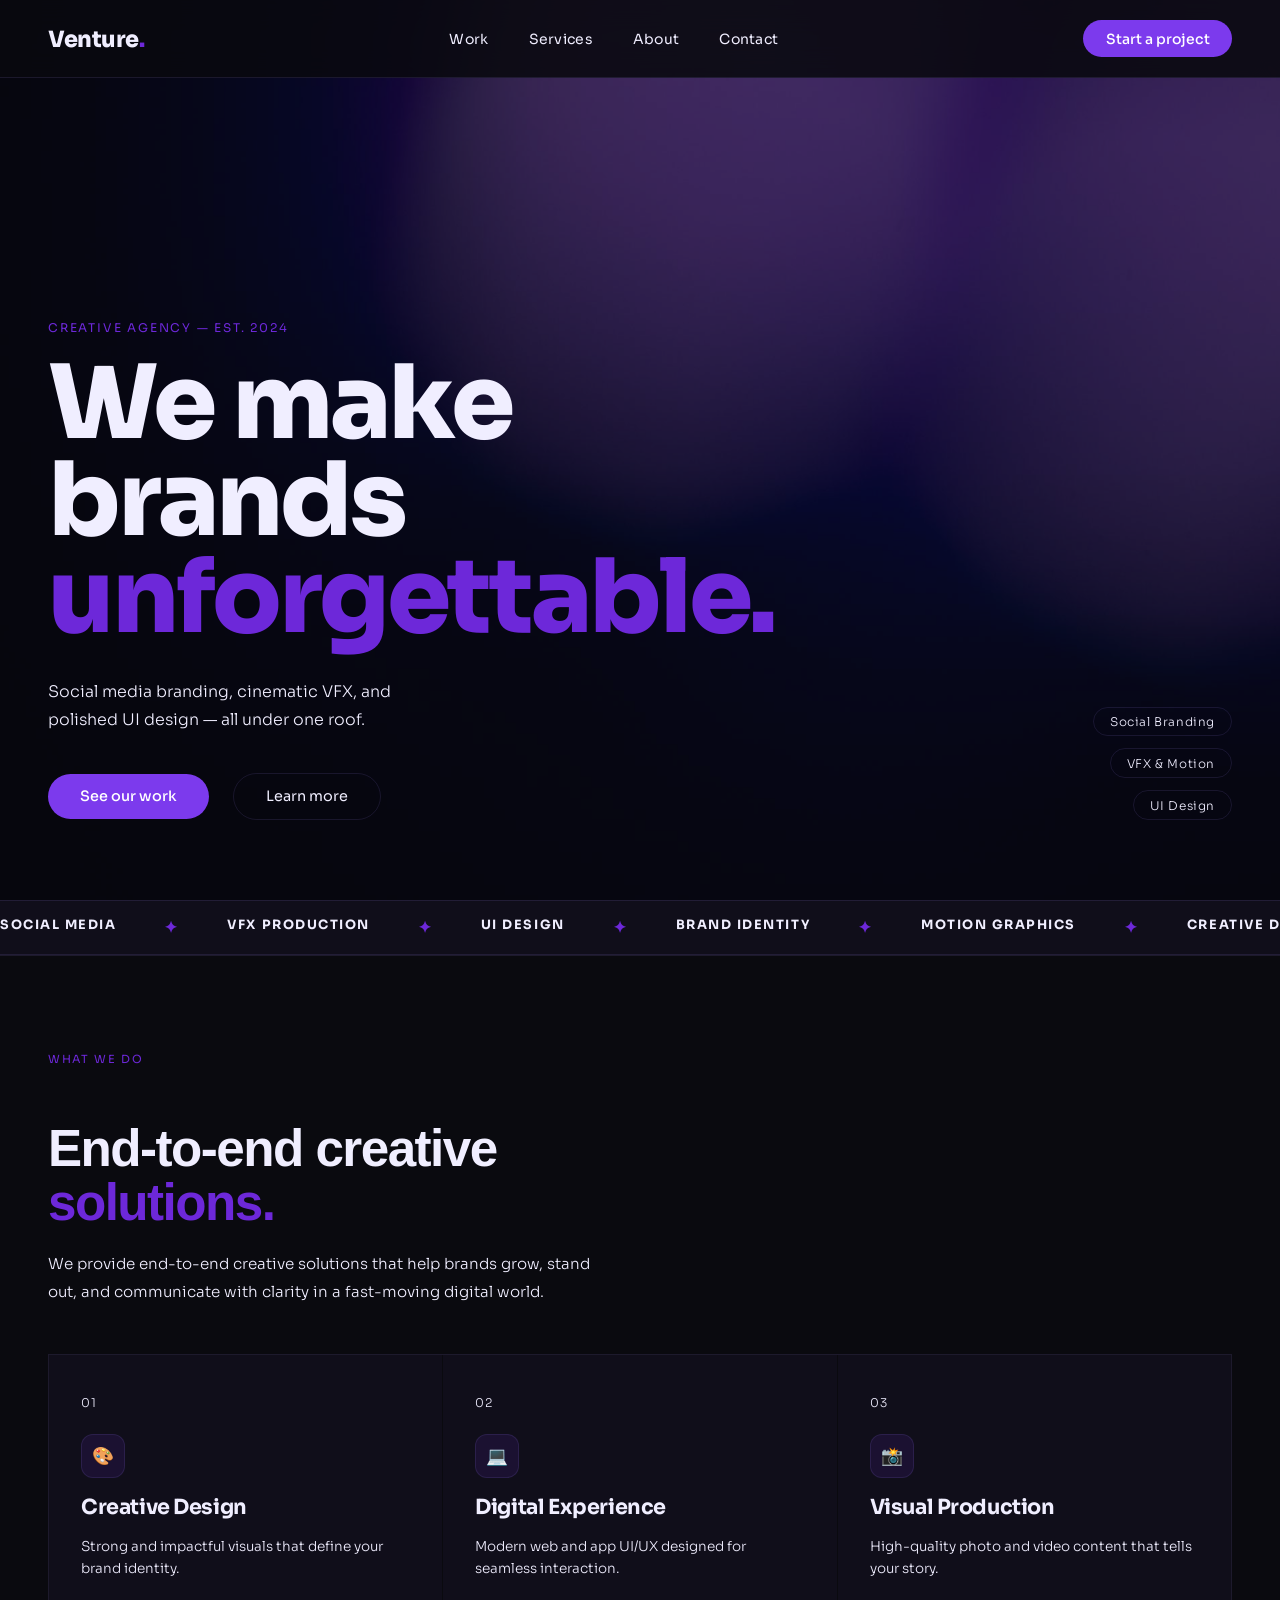
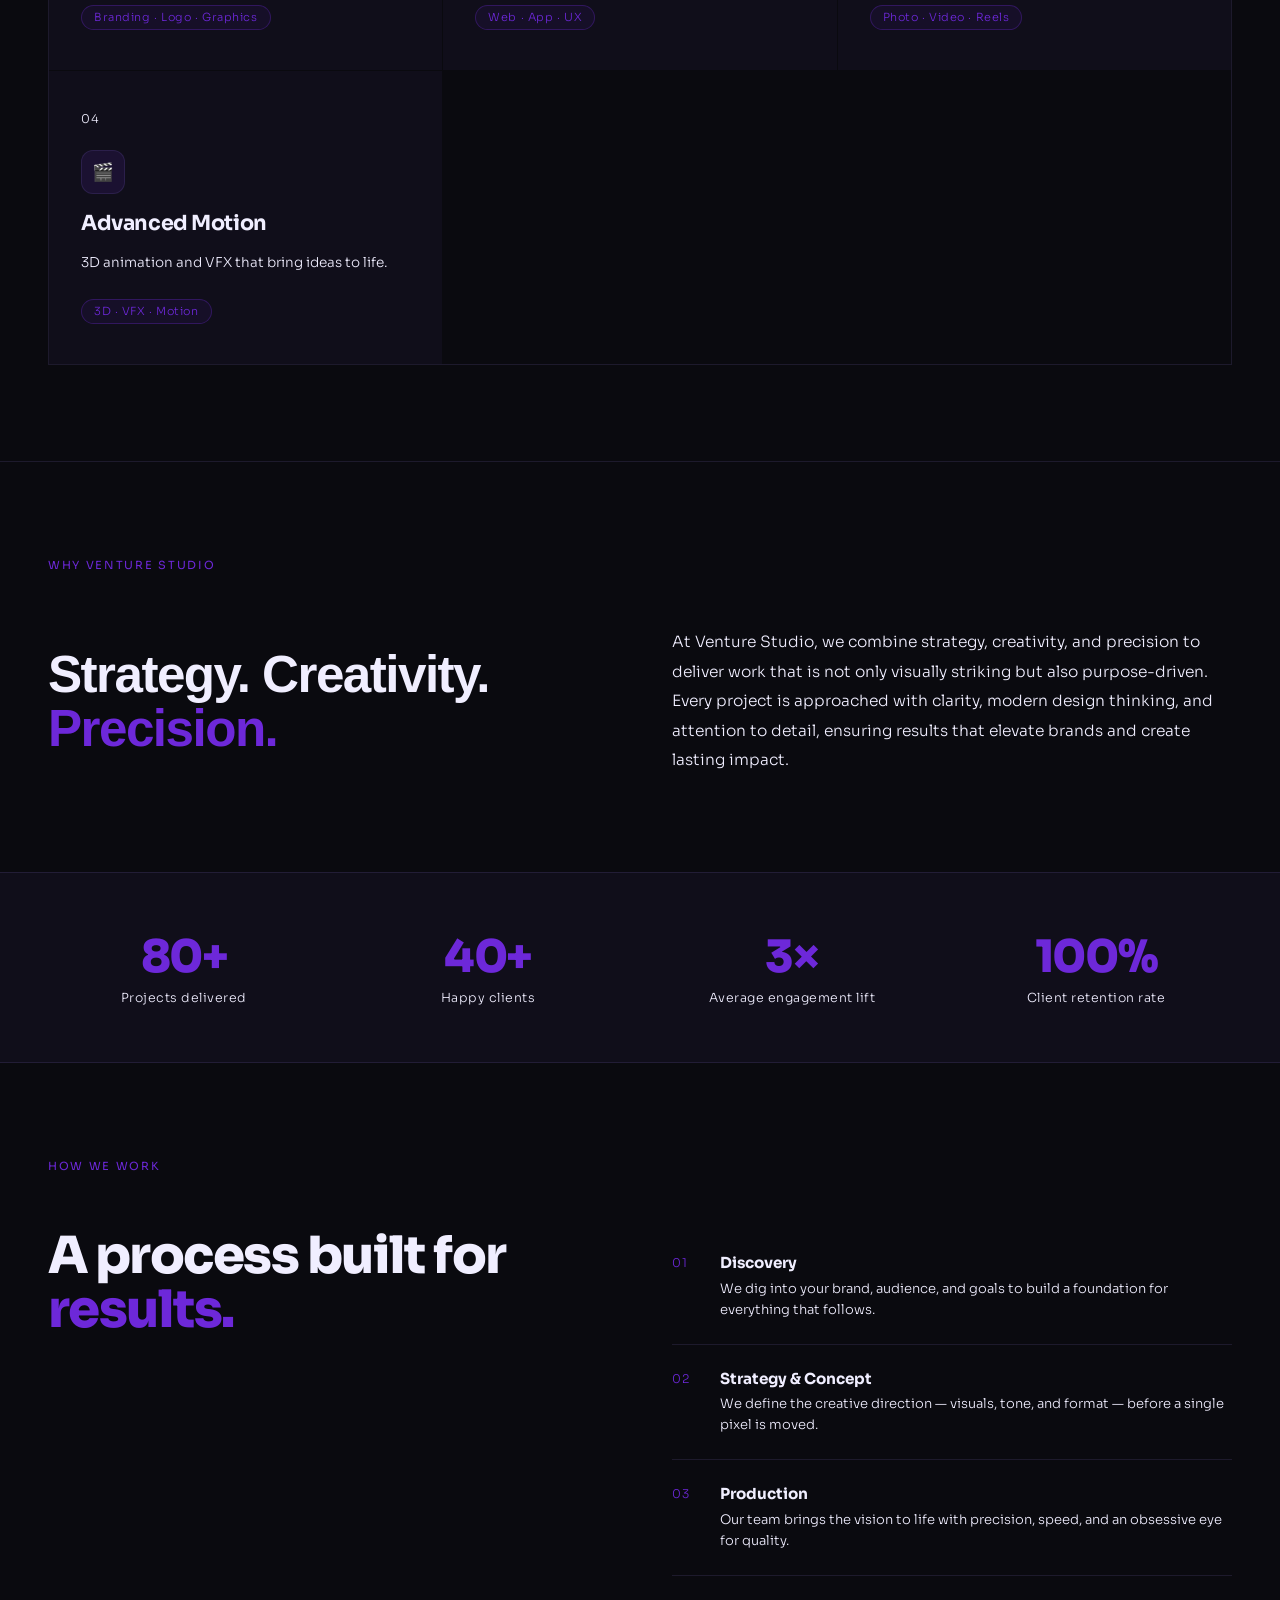
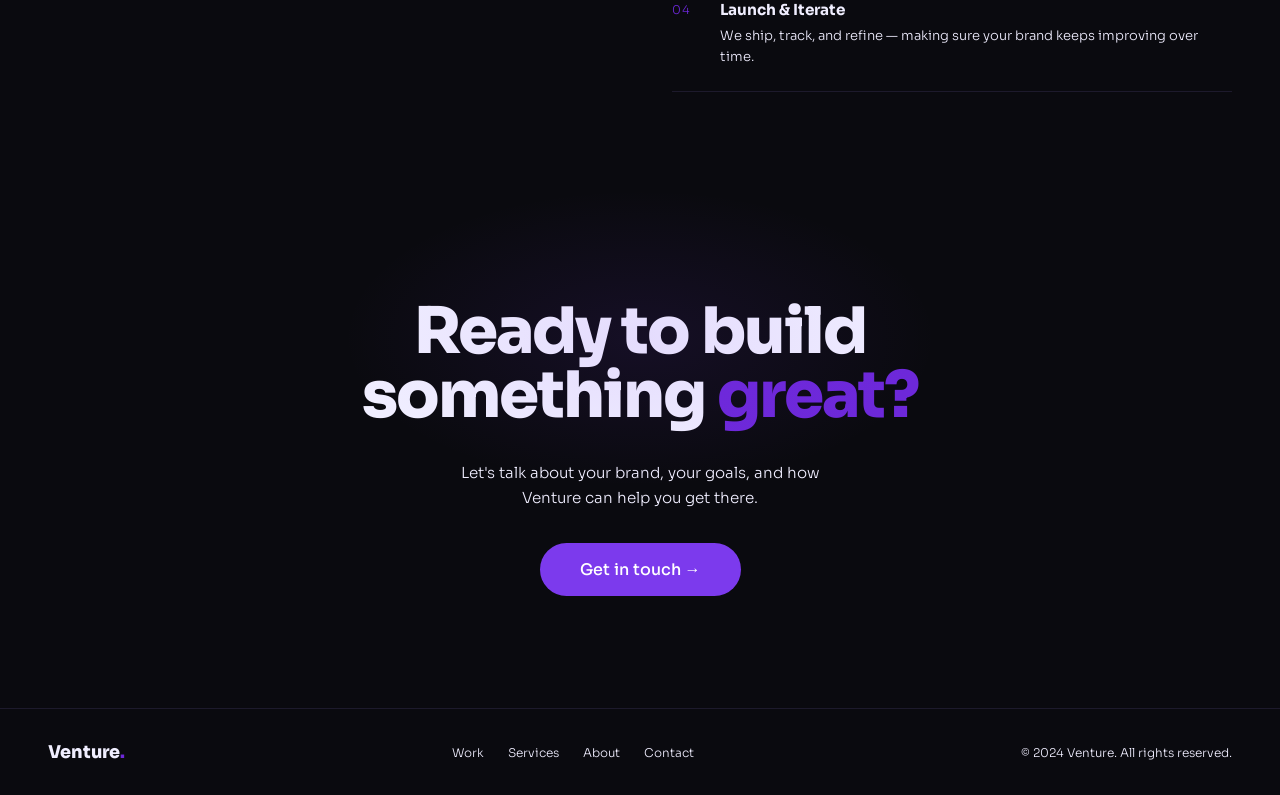
==== index.html @ 70b8d491 "Add files via upload" ====
<!DOCTYPE html>
<html lang="en">
<head>
  <meta charset="UTF-8" />
  <meta name="viewport" content="width=device-width, initial-scale=1.0" />
  <title>Venture — Creative Agency</title>
  <link href="https://fonts.googleapis.com/css2?family=Sora:wght@100..800&display=swap" rel="stylesheet" />
  <link rel="stylesheet" href="styles.css" />
</head>
<body>

  <!-- NAV -->
  <nav>
    <a class="nav-logo" href="index.html">Venture<span>.</span></a>
    <ul class="nav-links">
      <li><a href="index.html">Work</a></li>
      <li><a href="services.html">Services</a></li>
      <li><a href="#">About</a></li>
      <li><a href="contact.html">Contact</a></li>
    </ul>
    <a href="contact.html" class="nav-cta" style="text-decoration:none;">Start a project</a>
  </nav>

  <!-- HERO -->
  <section class="hero">
    <img src="hero-bg.jpg" class="hero-geo" alt="" />
    <p class="hero-eyebrow fade-up">Creative agency — est. 2024</p>
    <h1 class="hero-headline fade-up">We make brands <em>unforgettable.</em></h1>
    <p class="hero-sub fade-up">Social media branding, cinematic VFX, and polished UI design — all under one roof.</p>
    <div class="hero-actions fade-up">
      <button class="btn-primary">See our work</button>
      <button class="btn-ghost">Learn more</button>
    </div>
    <div class="hero-ticker">
      <div class="ticker-item">Social Branding</div>
      <div class="ticker-item">VFX &amp; Motion</div>
      <div class="ticker-item">UI Design</div>
    </div>
  </section>

  <!-- MARQUEE -->
  <div class="marquee-wrap">
    <div class="marquee-track">
      <span>Social Media</span><span class="dot">✦</span>
      <span>VFX Production</span><span class="dot">✦</span>
      <span>UI Design</span><span class="dot">✦</span>
      <span>Brand Identity</span><span class="dot">✦</span>
      <span>Motion Graphics</span><span class="dot">✦</span>
      <span>Creative Direction</span><span class="dot">✦</span>
      <span>Social Media</span><span class="dot">✦</span>
      <span>VFX Production</span><span class="dot">✦</span>
      <span>UI Design</span><span class="dot">✦</span>
      <span>Brand Identity</span><span class="dot">✦</span>
      <span>Motion Graphics</span><span class="dot">✦</span>
      <span>Creative Direction</span><span class="dot">✦</span>
    </div>
  </div>

  <!-- WHAT WE DO -->
<section class="section" style="border-top: 1px solid var(--border);">
  <p class="section-label">What we do</p>
  <div style="margin-bottom: 3rem;">
    <h2 style="font-family:'Syne',sans-serif; font-size:clamp(2rem,4vw,3.2rem); font-weight:800; letter-spacing:-0.03em; line-height:1.05; max-width:600px;">
      End-to-end creative <span style="color:var(--glow);">solutions.</span>
    </h2>
    <p style="font-size:0.95rem; color:var(--muted); line-height:1.85; max-width:560px; margin-top:1.25rem;">
      We provide end-to-end creative solutions that help brands grow, stand out, and communicate with clarity in a fast-moving digital world.
    </p>
  </div>
  <div class="services-grid">
    <div class="service-card">
      <span class="service-num">01</span>
      <div class="service-icon">🎨</div>
      <h3 class="service-title">Creative Design</h3>
      <p class="service-desc">Strong and impactful visuals that define your brand identity.</p>
      <span class="service-tag">Branding · Logo · Graphics</span>
    </div>
    <div class="service-card">
      <span class="service-num">02</span>
      <div class="service-icon">💻</div>
      <h3 class="service-title">Digital Experience</h3>
      <p class="service-desc">Modern web and app UI/UX designed for seamless interaction.</p>
      <span class="service-tag">Web · App · UX</span>
    </div>
    <div class="service-card">
      <span class="service-num">03</span>
      <div class="service-icon">📸</div>
      <h3 class="service-title">Visual Production</h3>
      <p class="service-desc">High-quality photo and video content that tells your story.</p>
      <span class="service-tag">Photo · Video · Reels</span>
    </div>
    <div class="service-card">
      <span class="service-num">04</span>
      <div class="service-icon">🎬</div>
      <h3 class="service-title">Advanced Motion</h3>
      <p class="service-desc">3D animation and VFX that bring ideas to life.</p>
      <span class="service-tag">3D · VFX · Motion</span>
    </div>
  </div>
</section>

<!-- WHY VENTURE STUDIO -->
<section class="section" style="border-top: 1px solid var(--border);">
  <p class="section-label">Why Venture Studio</p>
  <div style="display:grid; grid-template-columns:1fr 1fr; gap:4rem; align-items:center;">

    <h2 style="font-family:'Syne',sans-serif; font-size:clamp(2rem,4vw,3.2rem); font-weight:800; letter-spacing:-0.03em; line-height:1.05;">
      Strategy. Creativity. <span style="color:var(--glow);">Precision.</span>
    </h2>

    <p style="font-size:0.97rem; color:var(--muted); line-height:1.9;">
      At Venture Studio, we combine strategy, creativity, and precision to deliver work that is not only visually striking but also purpose-driven. Every project is approached with clarity, modern design thinking, and attention to detail, ensuring results that elevate brands and create lasting impact.
    </p>

  </div>
</section>

  <!-- STATS -->
  <div class="stats-band">
    <div class="stat">
      <div class="stat-val">80+</div>
      <p class="stat-label">Projects delivered</p>
    </div>
    <div class="stat">
      <div class="stat-val">40+</div>
      <p class="stat-label">Happy clients</p>
    </div>
    <div class="stat">
      <div class="stat-val">3×</div>
      <p class="stat-label">Average engagement lift</p>
    </div>
    <div class="stat">
      <div class="stat-val">100%</div>
      <p class="stat-label">Client retention rate</p>
    </div>
  </div>

  <!-- PROCESS -->
  <section class="section">
    <p class="section-label">How we work</p>
    <div class="process-row">
      <div>
        <h2 class="process-heading">A process built for <em>results.</em></h2>
      </div>
      <div class="process-steps">
        <div class="process-step">
          <span class="step-num">01</span>
          <div class="step-content">
            <h4>Discovery</h4>
            <p>We dig into your brand, audience, and goals to build a foundation for everything that follows.</p>
          </div>
        </div>
        <div class="process-step">
          <span class="step-num">02</span>
          <div class="step-content">
            <h4>Strategy &amp; Concept</h4>
            <p>We define the creative direction — visuals, tone, and format — before a single pixel is moved.</p>
          </div>
        </div>
        <div class="process-step">
          <span class="step-num">03</span>
          <div class="step-content">
            <h4>Production</h4>
            <p>Our team brings the vision to life with precision, speed, and an obsessive eye for quality.</p>
          </div>
        </div>
        <div class="process-step">
          <span class="step-num">04</span>
          <div class="step-content">
            <h4>Launch &amp; Iterate</h4>
            <p>We ship, track, and refine — making sure your brand keeps improving over time.</p>
          </div>
        </div>
      </div>
    </div>
  </section>

  <!-- CTA -->
  <section class="cta-section">
    <h2 class="cta-heading">Ready to build something <em>great?</em></h2>
    <p class="cta-sub">Let's talk about your brand, your goals, and how Venture can help you get there.</p>
    <a href="contact.html" class="btn-primary" style="font-size:1rem; padding: 1rem 2.5rem; text-decoration:none;">Get in touch →</a>
  </section>

  <!-- FOOTER -->
  <footer>
    <div class="footer-logo">Venture<span>.</span></div>
    <div class="footer-links">
      <a href="#">Work</a>
      <a href="#">Services</a>
      <a href="#">About</a>
      <a href="#">Contact</a>
    </div>
    <p class="footer-copy">© 2024 Venture. All rights reserved.</p>
  </footer>

</body>
</html>
---- styles.css ----
/* =========================================
   Venture — Creative Agency
   styles.css
   ========================================= */

*, *::before, *::after {
  box-sizing: border-box;
  margin: 0;
  padding: 0;
}

:root {
  --black: #0A0A0F;
  --white: #F0EEFF;
  --purple: #6D28D9;
  --violet: #7C3AED;
  --glow: #6D28D9;
  --muted:#F0EEFF;
  --card-bg: #100E1A;
  --border: rgba(167, 139, 250, 0.12);
}

html {
  scroll-behavior: smooth;
}

body {
  background: var(--black);
  color: var(--white);
  font-family: 'Sora', sans-serif;
  font-weight: 300;
  overflow-x: hidden;
}

/* ── NAV ── */
nav {
  position: fixed;
  top: 0; left: 0; right: 0;
  z-index: 100;
  display: flex;
  align-items: center;
  justify-content: space-between;
  padding: 1.25rem 3rem;
  border-bottom: 1px solid var(--border);
  background: rgba(10, 10, 15, 0.88);
  backdrop-filter: blur(14px);
}

.nav-logo {
  font-family: 'Sora', sans-serif;
  font-weight: 800;
  font-size: 1.4rem;
  letter-spacing: -0.02em;
  color: var(--white);
  text-decoration: none;
}

.nav-logo span {
  color: var(--glow);
}

.nav-links {
  display: flex;
  gap: 2.5rem;
  list-style: none;
}

.nav-links a {
  color: var(--muted);
  text-decoration: none;
  font-size: 0.875rem;
  font-weight: 400;
  letter-spacing: 0.02em;
  transition: color 0.2s;
}

.nav-links a:hover {
  color: var(--white);
}

.nav-cta {
  background: var(--violet);
  color: #fff;
  border: none;
  padding: 0.6rem 1.4rem;
  border-radius: 100px;
  font-family: 'Sora', sans-serif;
  font-weight: 500;
  font-size: 0.875rem;
  cursor: pointer;
  transition: opacity 0.2s, transform 0.15s;
}

.nav-cta:hover {
  opacity: 0.88;
  transform: scale(0.98);
}

/* ── HERO ── */
.hero {
  min-height: 100vh;
  display: flex;
  flex-direction: column;
  justify-content: flex-end;
  padding: 0 3rem 5rem;
  position: relative;
  overflow: hidden;
}

.hero-geo {
  position: absolute;
  inset: 0;
  width: 100%;
  height: 100%;
  object-fit: cover;
  object-position: center;
  opacity: 0.4;
  z-index: 0;
}

.hero-eyebrow {
  font-size: 0.75rem;
  letter-spacing: 0.15em;
  text-transform: uppercase;
  color: var(--glow);
  margin-bottom: 1.25rem;
  font-weight: 400;
}

.hero-headline {
  font-family: 'Sora', sans-serif;
  font-size: clamp(3.5rem, 8vw, 7.5rem);
  font-weight: 800;
  line-height: 0.95;
  letter-spacing: -0.03em;
  max-width: 820px;
  margin-bottom: 2rem;
}

.hero-headline em {
  font-style: normal;
  color: var(--glow);
}

.hero-sub {
  color: var(--muted);
  font-size: 1rem;
  max-width: 360px;
  line-height: 1.7;
  margin-bottom: 2.5rem;
}

.hero-actions {
  display: flex;
  align-items: center;
  gap: 1.5rem;
}

.hero-ticker {
  position: absolute;
  right: 3rem;
  bottom: 5rem;
  display: flex;
  flex-direction: column;
  gap: 0.75rem;
  align-items: flex-end;
}

.ticker-item {
  border: 1px solid var(--border);
  border-radius: 100px;
  padding: 0.4rem 1rem;
  font-size: 0.75rem;
  color: var(--muted);
  letter-spacing: 0.05em;
  white-space: nowrap;
  animation: fadeSlide 0.6s ease both;
}

.ticker-item:nth-child(1) { animation-delay: 0.2s; }
.ticker-item:nth-child(2) { animation-delay: 0.35s; }
.ticker-item:nth-child(3) { animation-delay: 0.5s; }

@keyframes fadeSlide {
  from { opacity: 0; transform: translateX(12px); }
  to   { opacity: 1; transform: translateX(0); }
}

/* ── BUTTONS ── */
.btn-primary {
  background: var(--violet);
  color: #fff;
  border: none;
  padding: 0.85rem 2rem;
  border-radius: 100px;
  font-family: 'Sora', sans-serif;
  font-weight: 500;
  font-size: 0.9rem;
  cursor: pointer;
  transition: opacity 0.2s, transform 0.15s;
}

.btn-primary:hover {
  opacity: 0.88;
  transform: scale(0.98);
}

.btn-ghost {
  background: none;
  color: var(--white);
  border: 1px solid var(--border);
  padding: 0.85rem 2rem;
  border-radius: 100px;
  font-family: 'Sora', sans-serif;
  font-weight: 400;
  font-size: 0.9rem;
  cursor: pointer;
  transition: border-color 0.2s, transform 0.15s;
}

.btn-ghost:hover {
  border-color: rgba(167, 139, 250, 0.4);
  transform: scale(0.98);
}

/* ── MARQUEE ── */
.marquee-wrap {
  overflow: hidden;
  border-top: 1px solid var(--border);
  border-bottom: 1px solid var(--border);
  padding: 1rem 0;
  background: var(--card-bg);
}

.marquee-track {
  display: flex;
  gap: 3rem;
  animation: marquee 18s linear infinite;
  white-space: nowrap;
}

.marquee-track span {
  font-family: 'Sora', sans-serif;
  font-size: 0.8rem;
  font-weight: 700;
  letter-spacing: 0.12em;
  text-transform: uppercase;
  color: var(--muted);
}

.marquee-track span.dot {
  color: var(--glow);
  font-size: 1rem;
}

@keyframes marquee {
  from { transform: translateX(0); }
  to   { transform: translateX(-50%); }
}

/* ── SECTIONS ── */
.section {
  padding: 6rem 3rem;
}

.section-label {
  font-size: 0.7rem;
  letter-spacing: 0.15em;
  text-transform: uppercase;
  color: var(--glow);
  margin-bottom: 3.5rem;
  font-weight: 400;
}

/* ── SERVICES ── */
.services-grid {
  display: grid;
  grid-template-columns: repeat(3, 1fr);
  gap: 1px;
  border: 1px solid var(--border);
}

.service-card {
  background: var(--card-bg);
  padding: 2.5rem 2rem;
  display: flex;
  flex-direction: column;
  gap: 1rem;
  transition: background 0.2s;
  cursor: default;
}

.service-card:hover {
  background: #160f2a;
}

.service-num {
  font-family: 'Sora', sans-serif;
  font-size: 0.75rem;
  color: var(--muted);
  letter-spacing: 0.08em;
}

.service-icon {
  width: 44px;
  height: 44px;
  border: 1px solid var(--border);
  border-radius: 12px;
  display: flex;
  align-items: center;
  justify-content: center;
  font-size: 1.1rem;
  margin-top: 0.5rem;
  background: rgba(109, 40, 217, 0.12);
}

.service-title {
  font-family: 'Sora', sans-serif;
  font-size: 1.3rem;
  font-weight: 700;
  letter-spacing: -0.02em;
  margin-top: auto;
}

.service-desc {
  font-size: 0.85rem;
  color: var(--muted);
  line-height: 1.65;
}

.service-tag {
  display: inline-block;
  margin-top: 0.5rem;
  border: 1px solid rgba(109, 40, 217, 0.3);
  border-radius: 100px;
  padding: 0.3rem 0.75rem;
  font-size: 0.7rem;
  letter-spacing: 0.05em;
  color: var(--glow);
  align-self: flex-start;
  background: rgba(109, 40, 217, 0.08);
}

/* ── STATS ── */
.stats-band {
  background: var(--card-bg);
  border-top: 1px solid var(--border);
  border-bottom: 1px solid var(--border);
  padding: 3.5rem 3rem;
  display: grid;
  grid-template-columns: repeat(4, 1fr);
  gap: 2rem;
}

.stat {
  text-align: center;
}

.stat-val {
  font-family: 'Sora', sans-serif;
  font-size: 2.8rem;
  font-weight: 800;
  letter-spacing: -0.03em;
  color: var(--glow);
}

.stat-label {
  font-size: 0.78rem;
  color: var(--muted);
  margin-top: 0.35rem;
  letter-spacing: 0.04em;
}

/* ── PROCESS ── */
.process-row {
  display: grid;
  grid-template-columns: 1fr 1fr;
  gap: 4rem;
  align-items: start;
  margin-top: 3rem;
}

.process-heading {
  font-family: 'Sora', sans-serif;
  font-size: clamp(2rem, 4vw, 3.5rem);
  font-weight: 800;
  letter-spacing: -0.03em;
  line-height: 1.05;
}

.process-heading em {
  font-style: normal;
  color: var(--glow);
}

.process-steps {
  display: flex;
  flex-direction: column;
}

.process-step {
  display: flex;
  gap: 1.5rem;
  padding: 1.5rem 0;
  border-bottom: 1px solid var(--border);
}

.step-num {
  font-family: 'Sora', sans-serif;
  font-size: 0.75rem;
  color: var(--glow);
  letter-spacing: 0.08em;
  margin-top: 2px;
  flex-shrink: 0;
  width: 24px;
}

.step-content h4 {
  font-family: 'Sora', sans-serif;
  font-size: 0.95rem;
  font-weight: 700;
  margin-bottom: 0.35rem;
}

.step-content p {
  font-size: 0.82rem;
  color: var(--muted);
  line-height: 1.6;
}

/* ── CTA ── */
.cta-section {
  padding: 7rem 3rem;
  text-align: center;
  display: flex;
  flex-direction: column;
  align-items: center;
  gap: 2rem;
  position: relative;
  overflow: hidden;
}

.cta-section::before {
  content: '';
  position: absolute;
  top: 0; left: 50%;
  transform: translateX(-50%);
  width: 600px; height: 300px;
  background: radial-gradient(ellipse, rgba(124, 58, 237, 0.1) 0%, transparent 70%);
  pointer-events: none;
}

.cta-heading {
  font-family: 'Sora', sans-serif;
  font-size: clamp(2.5rem, 5vw, 4.5rem);
  font-weight: 800;
  letter-spacing: -0.03em;
  line-height: 1;
  max-width: 600px;
}

.cta-heading em {
  font-style: normal;
  color: var(--glow);
}

.cta-sub {
  color: var(--muted);
  font-size: 0.95rem;
  max-width: 380px;
  line-height: 1.7;
}

/* ── FOOTER ── */
footer {
  border-top: 1px solid var(--border);
  padding: 2rem 3rem;
  display: flex;
  align-items: center;
  justify-content: space-between;
}

.footer-logo {
  font-family: 'Sora', sans-serif;
  font-weight: 800;
  font-size: 1.1rem;
  color: var(--white);
}

.footer-logo span {
  color: var(--glow);
}

.footer-copy {
  font-size: 0.75rem;
  color: var(--muted);
}

.footer-links {
  display: flex;
  gap: 1.5rem;
}

.footer-links a {
  font-size: 0.75rem;
  color: var(--muted);
  text-decoration: none;
  transition: color 0.2s;
}

.footer-links a:hover {
  color: var(--white);
}

/* ── ANIMATIONS ── */
.fade-up {
  opacity: 0;
  transform: translateY(24px);
  animation: fadeUp 0.7s ease both;
}

.fade-up:nth-child(1) { animation-delay: 0.1s; }
.fade-up:nth-child(2) { animation-delay: 0.22s; }
.fade-up:nth-child(3) { animation-delay: 0.34s; }
.fade-up:nth-child(4) { animation-delay: 0.46s; }

@keyframes fadeUp {
  to { opacity: 1; transform: translateY(0); }
}
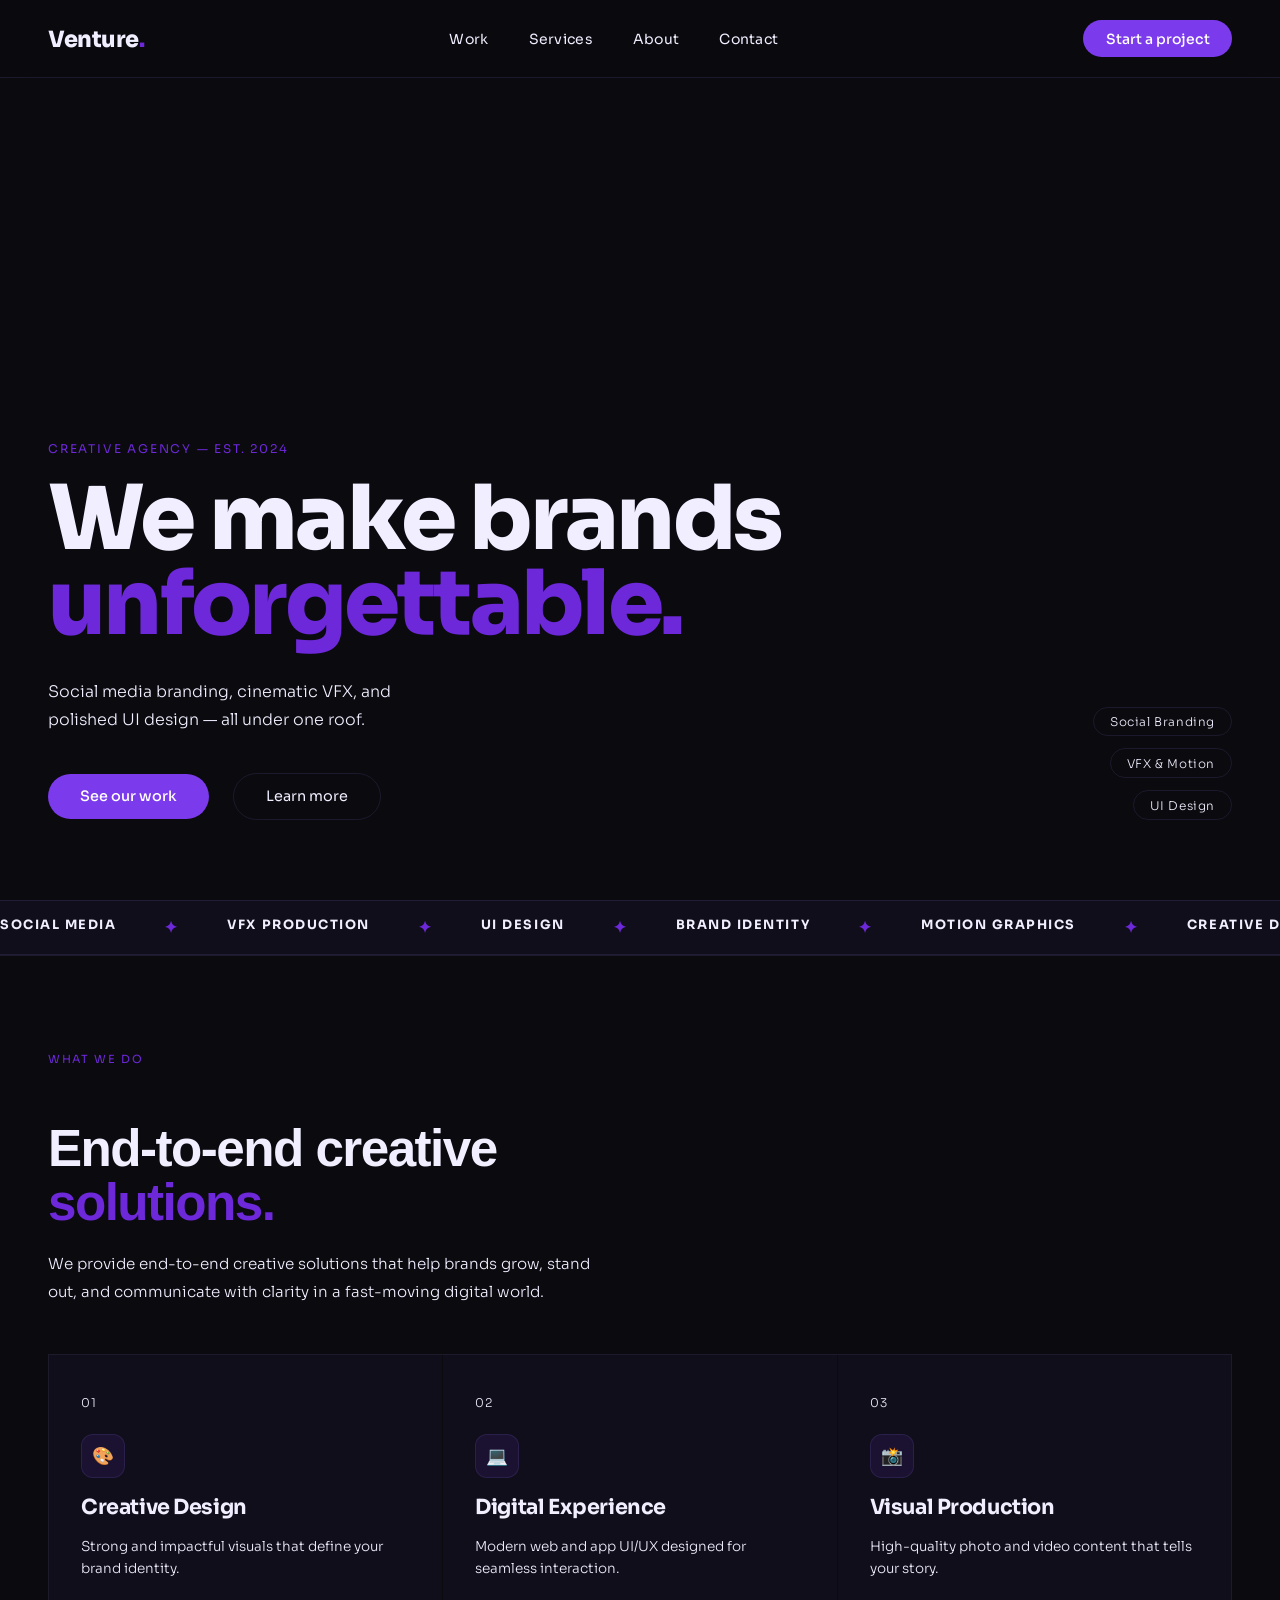
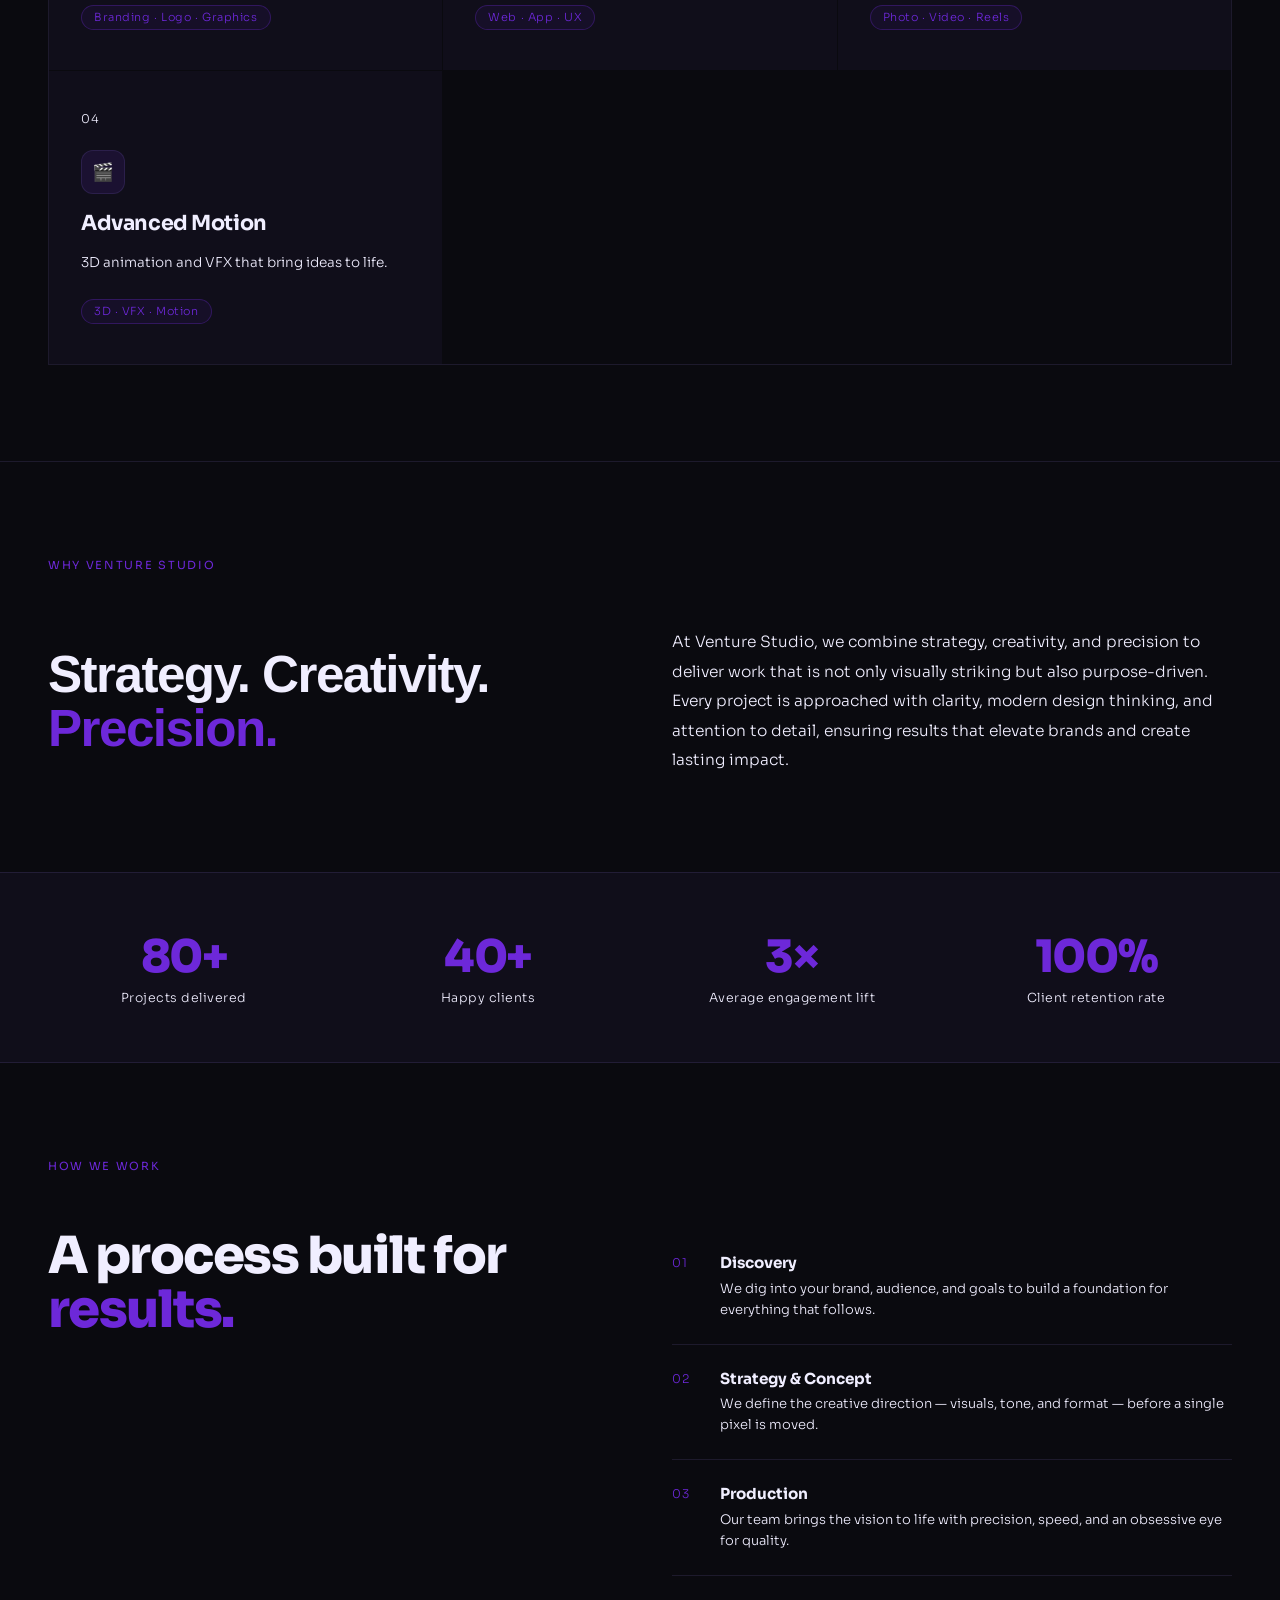
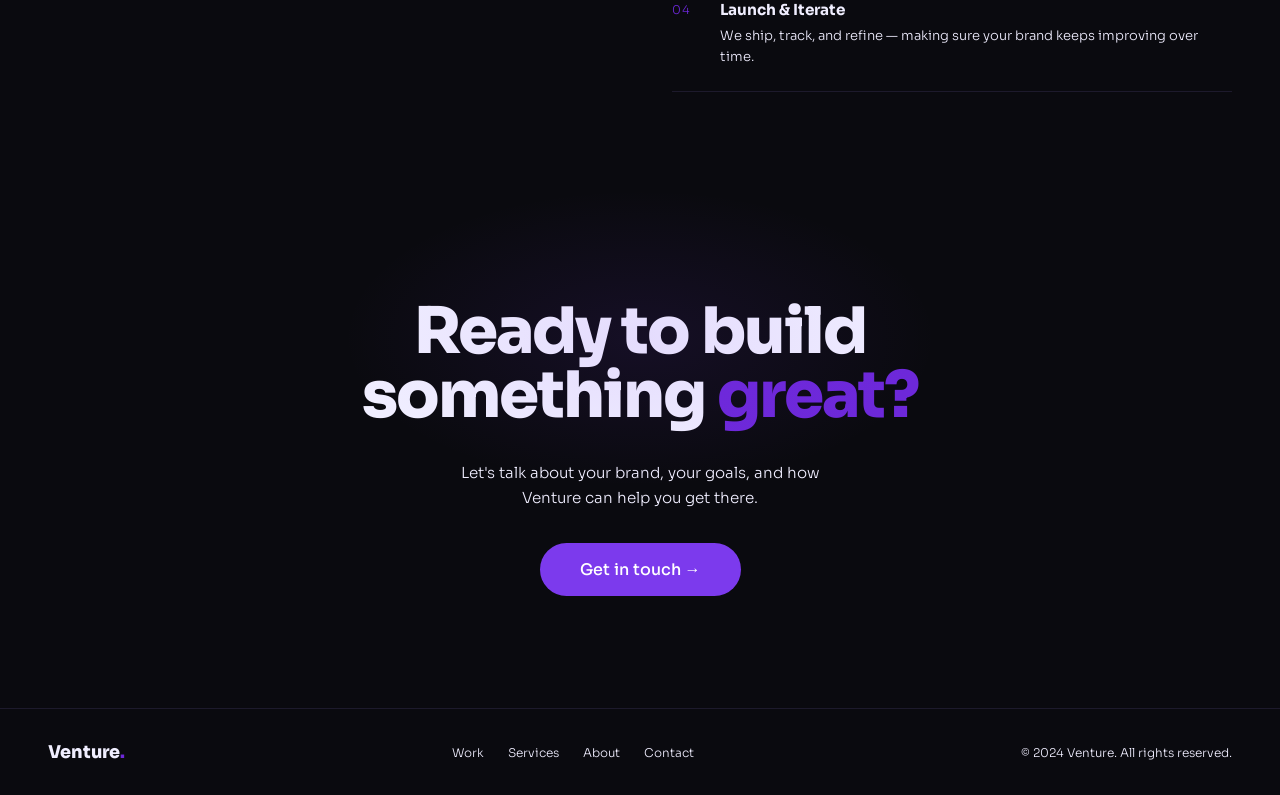
==== commit b37067dd: "Add files via upload Update 1 ( Index,BG video,style)" ====
--- a/index.html
+++ b/index.html
@@ -23,21 +23,40 @@
 
   <!-- HERO -->
   <section class="hero">
-    <img src="hero-bg.jpg" class="hero-geo" alt="" />
-    <p class="hero-eyebrow fade-up">Creative agency — est. 2024</p>
-    <h1 class="hero-headline fade-up">We make brands <em>unforgettable.</em></h1>
-    <p class="hero-sub fade-up">Social media branding, cinematic VFX, and polished UI design — all under one roof.</p>
-    <div class="hero-actions fade-up">
-      <button class="btn-primary">See our work</button>
-      <button class="btn-ghost">Learn more</button>
-    </div>
+
+    <!-- VIDEO BACKGROUND -->
+    <video
+      class="hero-video"
+      src="hero-video.mp4"
+      autoplay
+      muted
+      loop
+      playsinline>
+    </video>
+  
+    <!-- DARK OVERLAY -->
+    <div class="hero-overlay"></div>
+  
+    <!-- ALL HERO TEXT CONTENT -->
+    <div class="hero-content">
+      <p class="hero-eyebrow fade-up">Creative agency — est. 2024</p>
+      <h1 class="hero-headline fade-up" style="font-size: clamp(5rem, 7vw, 9rem);">We make brands <em>unforgettable.</em></h1>
+      <p class="hero-sub fade-up">Social media branding, cinematic VFX, and polished UI design — all under one roof.</p>
+      <div class="hero-actions fade-up">
+        <a href="contact.html" class="btn-primary" style="text-decoration:none;">See our work</a>
+        <button class="btn-ghost">Learn more</button>
+      </div>
+    </div>
+  
+    <!-- TICKER PILLS -->
     <div class="hero-ticker">
       <div class="ticker-item">Social Branding</div>
       <div class="ticker-item">VFX &amp; Motion</div>
       <div class="ticker-item">UI Design</div>
     </div>
+  
   </section>
-
+  
   <!-- MARQUEE -->
   <div class="marquee-wrap">
     <div class="marquee-track">
--- a/styles.css
+++ b/styles.css
@@ -107,17 +107,38 @@
   overflow: hidden;
 }
 
-.hero-geo {
+video {
   position: absolute;
   inset: 0;
   width: 100%;
   height: 100%;
   object-fit: cover;
   object-position: center;
-  opacity: 0.4;
   z-index: 0;
 }
 
+.hero-overlay {
+  position: absolute;
+  inset: 0;
+  background: rgba(10, 10, 15, 0.60);
+  z-index: 1;
+}
+
+.hero-content {
+  position: relative;
+  z-index: 2;
+}
+
+.hero-ticker {
+  position: absolute;
+  right: 3rem;
+  bottom: 5rem;
+  display: flex;
+  flex-direction: column;
+  gap: 0.75rem;
+  align-items: flex-end;
+  z-index: 2;
+}
 .hero-eyebrow {
   font-size: 0.75rem;
   letter-spacing: 0.15em;
@@ -125,16 +146,20 @@
   color: var(--glow);
   margin-bottom: 1.25rem;
   font-weight: 400;
+  position: relative;
+  z-index: 2;
 }
 
 .hero-headline {
   font-family: 'Sora', sans-serif;
-  font-size: clamp(3.5rem, 8vw, 7.5rem);
+  font-size: clamp(5rem, 10vw, 9rem);
   font-weight: 800;
   line-height: 0.95;
   letter-spacing: -0.03em;
   max-width: 820px;
   margin-bottom: 2rem;
+  position: relative;
+  z-index: 2;
 }
 
 .hero-headline em {
@@ -148,22 +173,16 @@
   max-width: 360px;
   line-height: 1.7;
   margin-bottom: 2.5rem;
+  position: relative;
+  z-index: 2;
 }
 
 .hero-actions {
   display: flex;
   align-items: center;
   gap: 1.5rem;
-}
-
-.hero-ticker {
-  position: absolute;
-  right: 3rem;
-  bottom: 5rem;
-  display: flex;
-  flex-direction: column;
-  gap: 0.75rem;
-  align-items: flex-end;
+  position: relative;
+  z-index: 2;
 }
 
 .ticker-item {
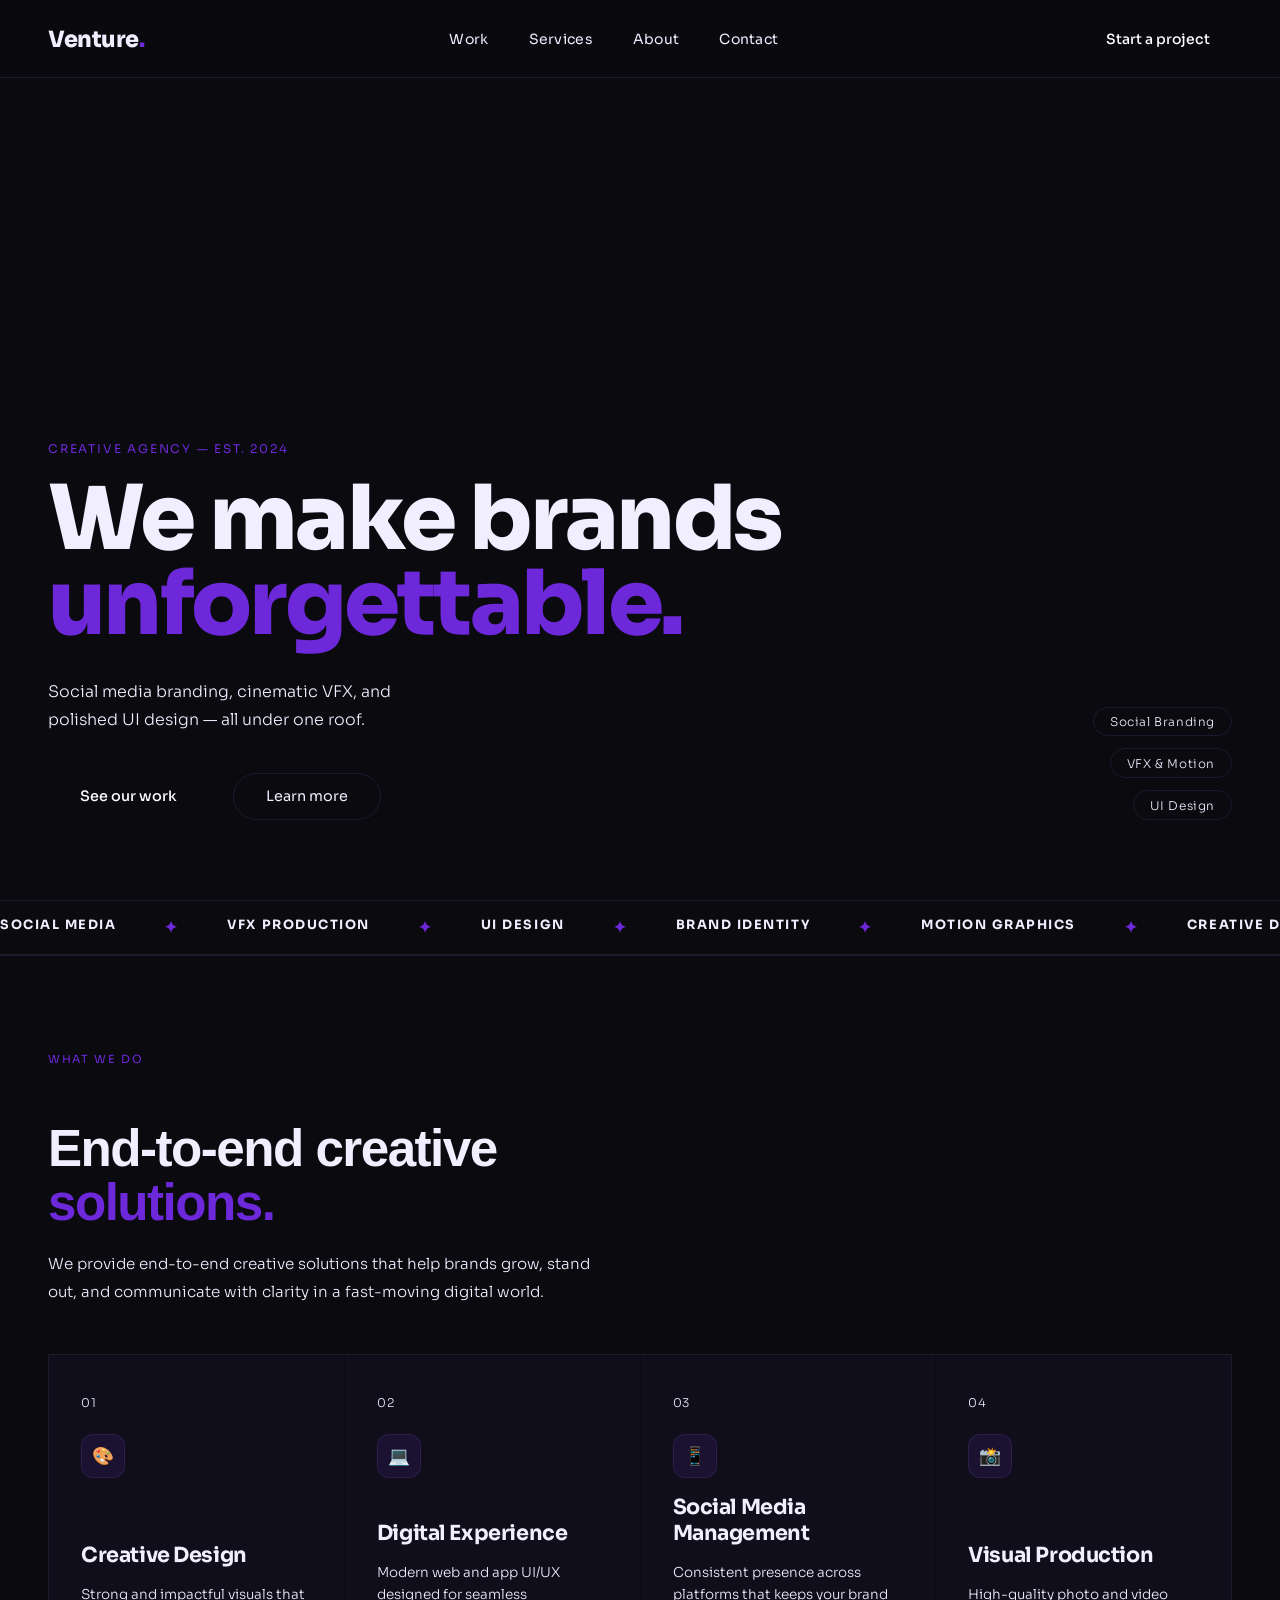
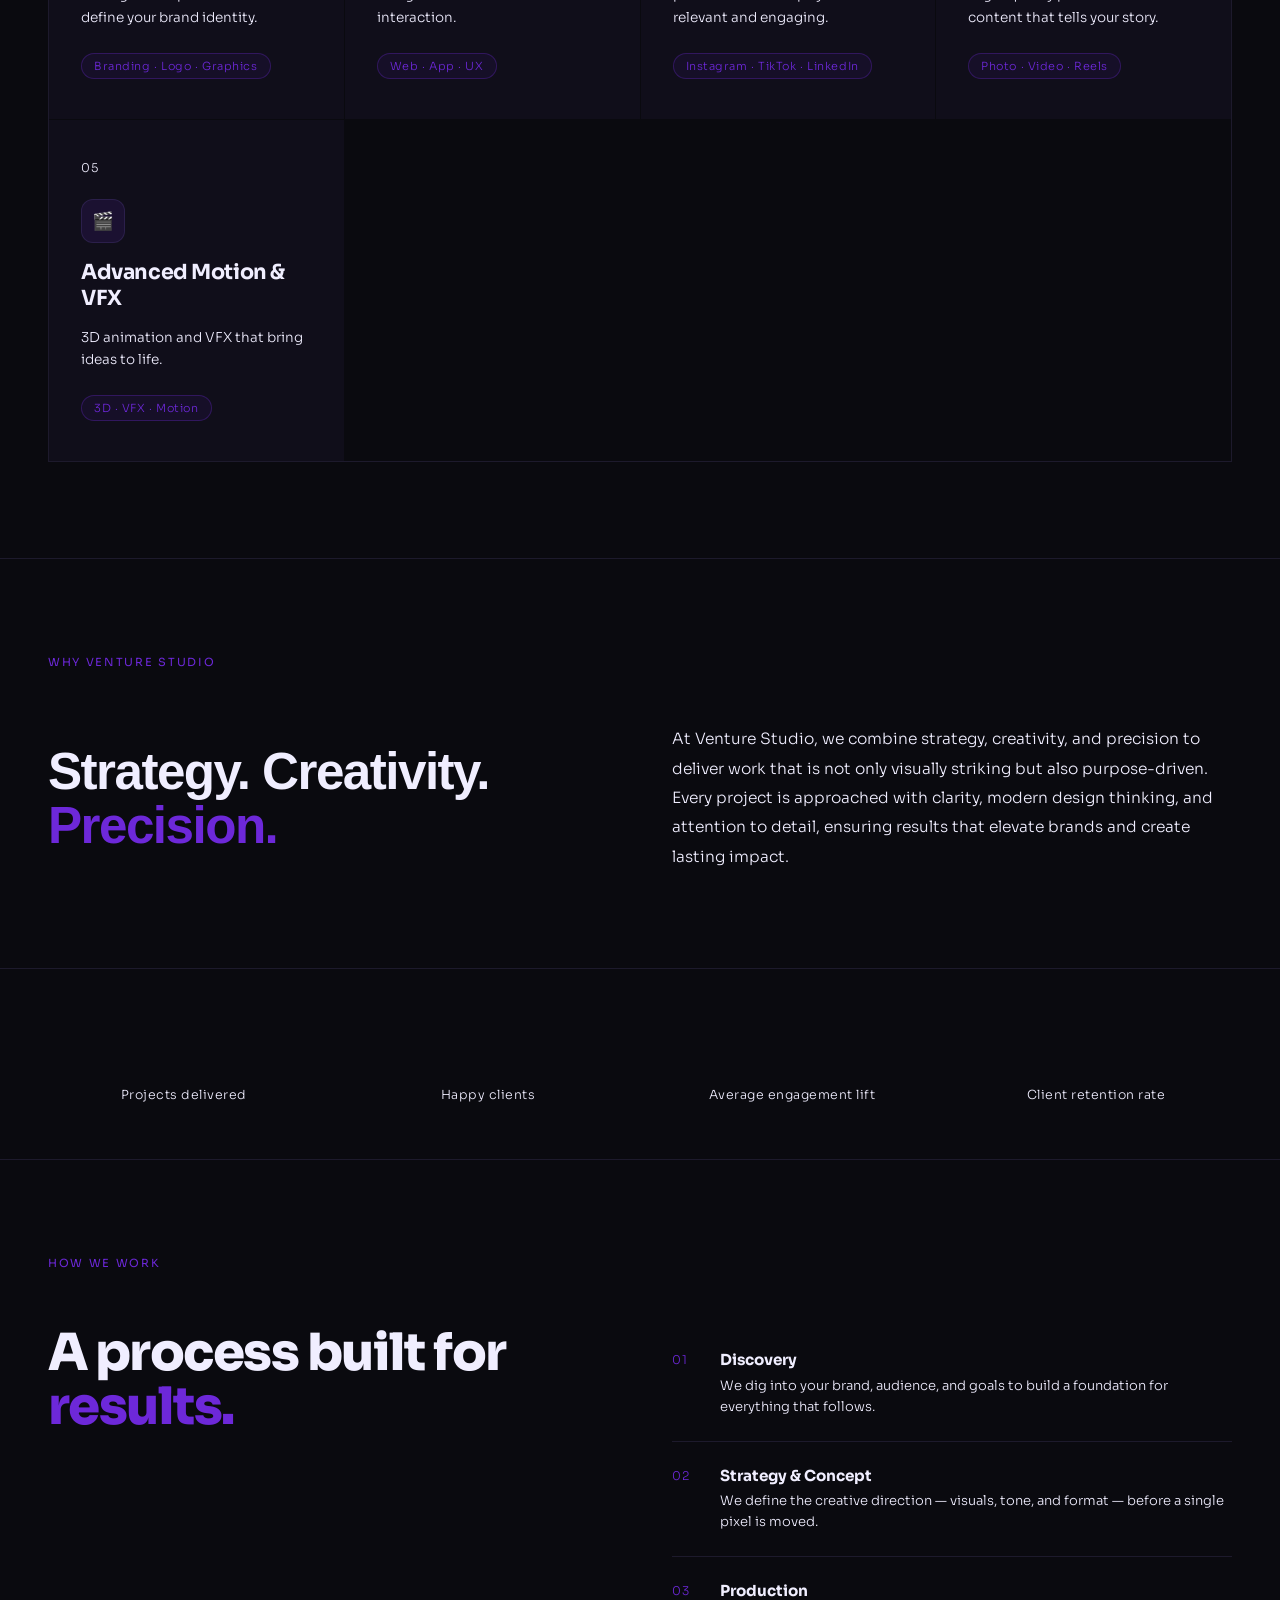
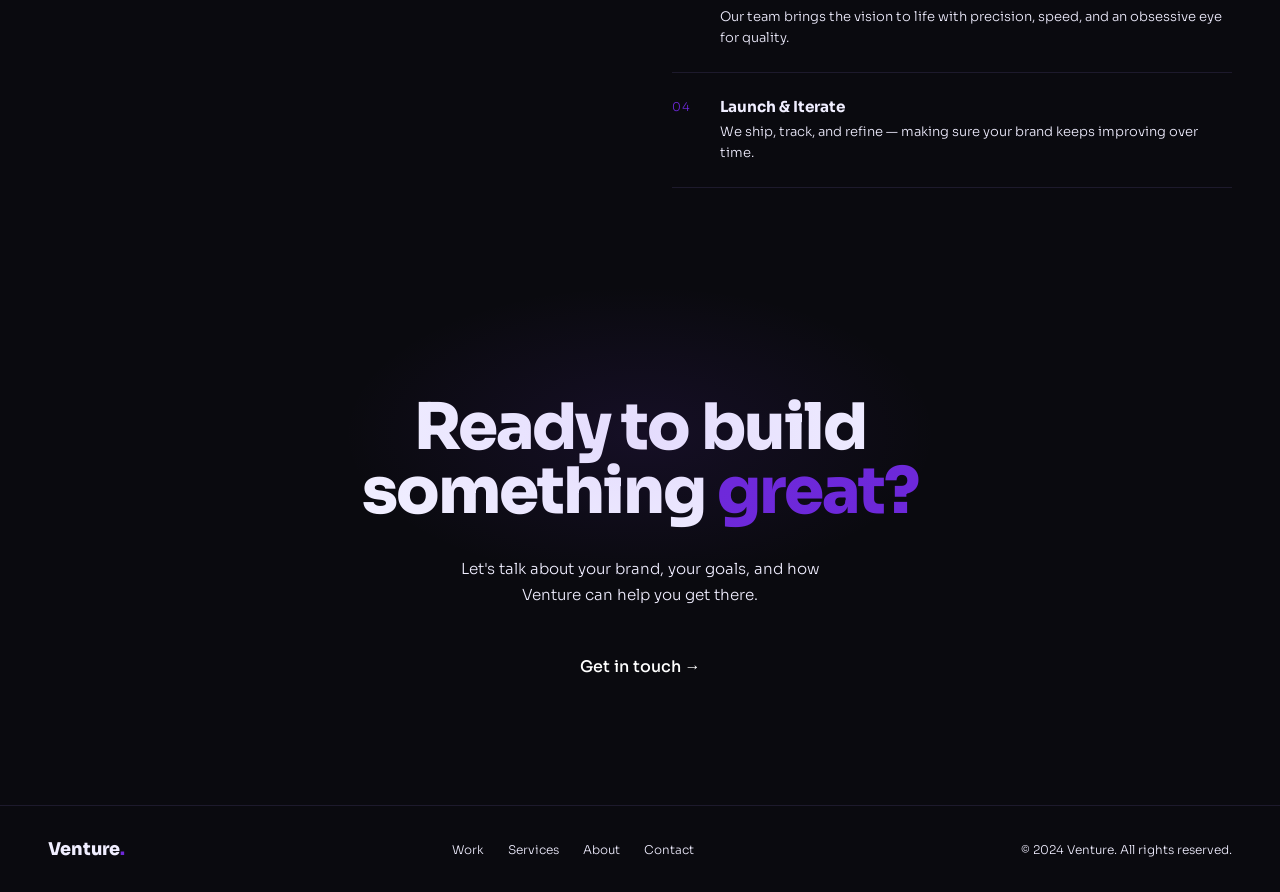
==== commit 8f317573: "Add files via upload" ====
--- a/index.html
+++ b/index.html
@@ -13,9 +13,9 @@
   <nav>
     <a class="nav-logo" href="index.html">Venture<span>.</span></a>
     <ul class="nav-links">
-      <li><a href="index.html">Work</a></li>
+      <li><a href="work.html">Work</a></li>
       <li><a href="services.html">Services</a></li>
-      <li><a href="#">About</a></li>
+      <li><a href="about.html">About</a></li>
       <li><a href="contact.html">Contact</a></li>
     </ul>
     <a href="contact.html" class="nav-cta" style="text-decoration:none;">Start a project</a>
@@ -103,15 +103,22 @@
     </div>
     <div class="service-card">
       <span class="service-num">03</span>
+      <div class="service-icon">📱</div>
+      <h3 class="service-title">Social Media Management</h3>
+      <p class="service-desc">Consistent presence across platforms that keeps your brand relevant and engaging.</p>
+      <span class="service-tag">Instagram · TikTok · LinkedIn</span>
+    </div>
+    <div class="service-card">
+      <span class="service-num">04</span>
       <div class="service-icon">📸</div>
       <h3 class="service-title">Visual Production</h3>
       <p class="service-desc">High-quality photo and video content that tells your story.</p>
       <span class="service-tag">Photo · Video · Reels</span>
     </div>
     <div class="service-card">
-      <span class="service-num">04</span>
+      <span class="service-num">05</span>
       <div class="service-icon">🎬</div>
-      <h3 class="service-title">Advanced Motion</h3>
+      <h3 class="service-title">Advanced Motion & VFX</h3>
       <p class="service-desc">3D animation and VFX that bring ideas to life.</p>
       <span class="service-tag">3D · VFX · Motion</span>
     </div>
--- a/styles.css
+++ b/styles.css
@@ -79,7 +79,7 @@
 }
 
 .nav-cta {
-  background: var(--violet);
+  background: var(--accent-gradient);
   color: #fff;
   border: none;
   padding: 0.6rem 1.4rem;
@@ -207,7 +207,7 @@
 
 /* ── BUTTONS ── */
 .btn-primary {
-  background: var(--violet);
+  background: var(--accent-gradient);
   color: #fff;
   border: none;
   padding: 0.85rem 2rem;
@@ -248,7 +248,7 @@
   border-top: 1px solid var(--border);
   border-bottom: 1px solid var(--border);
   padding: 1rem 0;
-  background: var(--card-bg);
+  background: var(--surface);
 }
 
 .marquee-track {
@@ -294,7 +294,7 @@
 /* ── SERVICES ── */
 .services-grid {
   display: grid;
-  grid-template-columns: repeat(3, 1fr);
+  grid-template-columns: repeat(auto-fit, minmax(280px, 1fr));
   gap: 1px;
   border: 1px solid var(--border);
 }
@@ -362,7 +362,7 @@
 
 /* ── STATS ── */
 .stats-band {
-  background: var(--card-bg);
+  background: var(--surface);
   border-top: 1px solid var(--border);
   border-bottom: 1px solid var(--border);
   padding: 3.5rem 3rem;
@@ -380,7 +380,10 @@
   font-size: 2.8rem;
   font-weight: 800;
   letter-spacing: -0.03em;
-  color: var(--glow);
+  background: var(--accent-gradient);
+  -webkit-background-clip: text;
+  -webkit-text-fill-color: transparent;
+  background-clip: text;
 }
 
 .stat-label {
